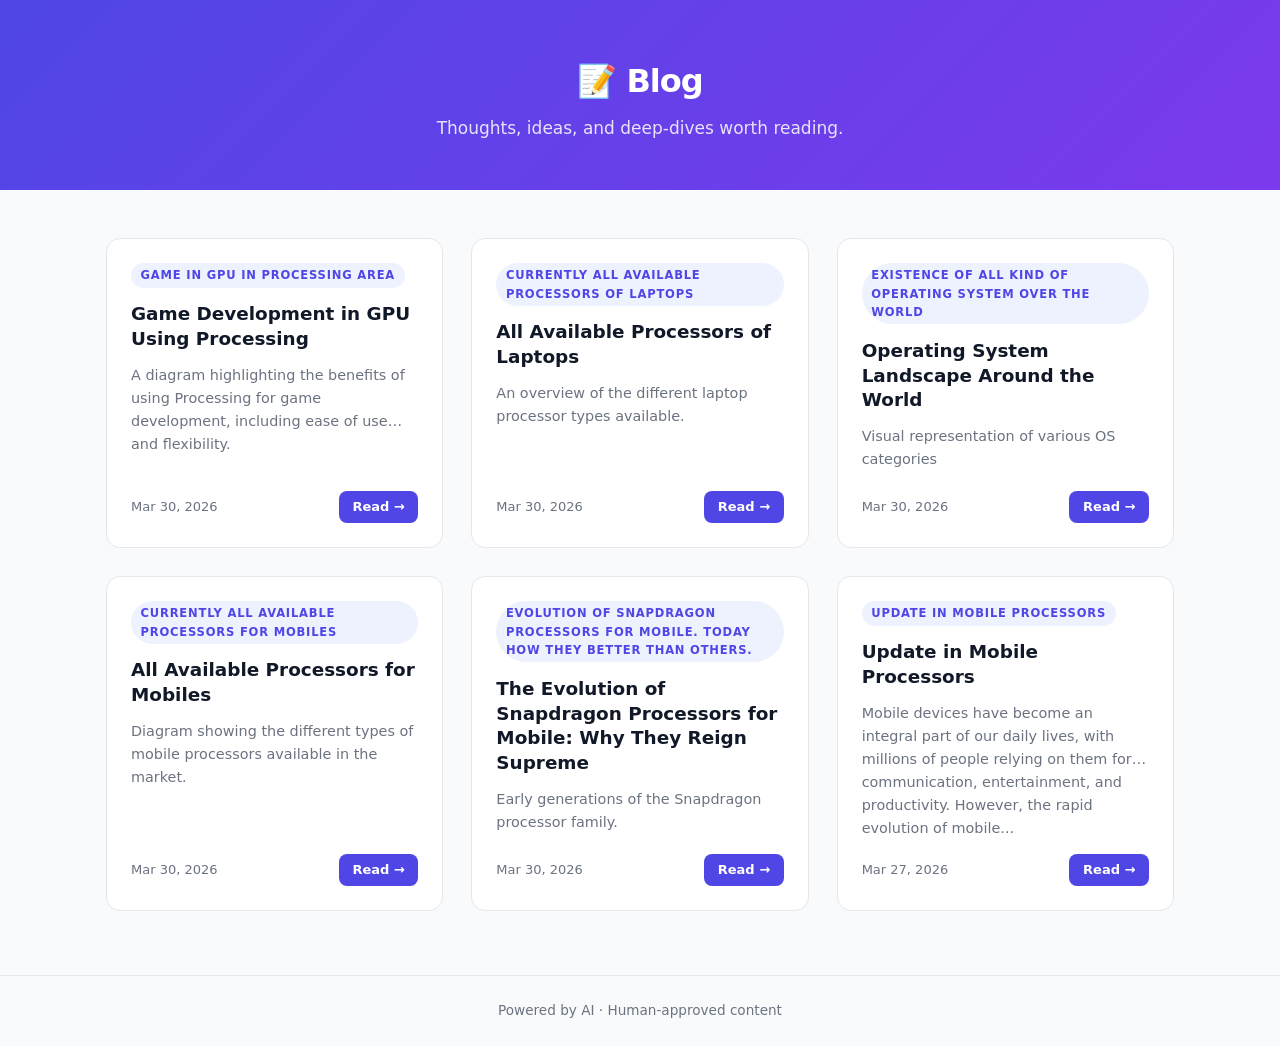
==== index.html @ a14c76f4 "Blog-30th March 2026" ====
<!DOCTYPE html>
<html lang="en">
<head>
  <meta charset="UTF-8">
  <meta name="viewport" content="width=device-width, initial-scale=1.0">
  <title>Blog</title>
  <link rel="stylesheet" href="style.css">
</head>
<body>

  <header class="site-header">
    <div class="header-inner">
      <div class="logo">📝 Blog</div>
      <p class="tagline">Thoughts, ideas, and deep-dives worth reading.</p>
    </div>
  </header>

  <main class="main-content">
    <div class="blog-grid" id="blogGrid">
      <!-- BLOG_ENTRIES_START -->
      <article class="blog-card" data-date="2026-03-30T14:48:43">
        <div class="card-body">
          <span class="tag">Game in GPU in Processing Area</span>
          <h2 class="card-title">
            <a href="contents/html/Game_Development_in_GPU_Using_Processing.html">Game Development in GPU Using Processing</a>
          </h2>
          <p class="card-excerpt">A diagram highlighting the benefits of using Processing for game development, including ease of use and flexibility.</p>
          <div class="card-footer">
            <time datetime="2026-03-30T14:48:43">Mar 30, 2026</time>
            <a class="read-btn" href="contents/html/Game_Development_in_GPU_Using_Processing.html">Read →</a>
          </div>
        </div>
      </article>
      <article class="blog-card" data-date="2026-03-30T14:26:41">
        <div class="card-body">
          <span class="tag">Currently All Available Processors of Laptops</span>
          <h2 class="card-title">
            <a href="contents/html/All_Available_Processors_of_Laptops.html">All Available Processors of Laptops</a>
          </h2>
          <p class="card-excerpt">An overview of the different laptop processor types available.</p>
          <div class="card-footer">
            <time datetime="2026-03-30T14:26:41">Mar 30, 2026</time>
            <a class="read-btn" href="contents/html/All_Available_Processors_of_Laptops.html">Read →</a>
          </div>
        </div>
      </article>
      <article class="blog-card" data-date="2026-03-30T14:25:31">
        <div class="card-body">
          <span class="tag">Existence of all kind of Operating System over the world</span>
          <h2 class="card-title">
            <a href="contents/html/Operating_System_Landscape_Around_the_World.html">Operating System Landscape Around the World</a>
          </h2>
          <p class="card-excerpt">Visual representation of various OS categories</p>
          <div class="card-footer">
            <time datetime="2026-03-30T14:25:31">Mar 30, 2026</time>
            <a class="read-btn" href="contents/html/Operating_System_Landscape_Around_the_World.html">Read →</a>
          </div>
        </div>
      </article>
      <article class="blog-card" data-date="2026-03-30T12:25:28">
        <div class="card-body">
          <span class="tag">Currently All Available Processors for Mobiles</span>
          <h2 class="card-title">
            <a href="contents/html/All_Available_Processors_for_Mobiles.html">All Available Processors for Mobiles</a>
          </h2>
          <p class="card-excerpt">Diagram showing the different types of mobile processors available in the market.</p>
          <div class="card-footer">
            <time datetime="2026-03-30T12:25:28">Mar 30, 2026</time>
            <a class="read-btn" href="contents/html/All_Available_Processors_for_Mobiles.html">Read →</a>
          </div>
        </div>
      </article>
      <article class="blog-card" data-date="2026-03-30T10:02:32">
        <div class="card-body">
          <span class="tag">Evolution of Snapdragon Processors for Mobile. Today how they better than others.</span>
          <h2 class="card-title">
            <a href="contents/html/The_Evolution_of_Snapdragon_Processors_for_Mobile-_Why_They_Reign_Supreme.html">The Evolution of Snapdragon Processors for Mobile: Why They Reign Supreme</a>
          </h2>
          <p class="card-excerpt">Early generations of the Snapdragon processor family.</p>
          <div class="card-footer">
            <time datetime="2026-03-30T10:02:32">Mar 30, 2026</time>
            <a class="read-btn" href="contents/html/The_Evolution_of_Snapdragon_Processors_for_Mobile-_Why_They_Reign_Supreme.html">Read →</a>
          </div>
        </div>
      </article>
      <article class="blog-card" data-date="2026-03-27T18:29:16">
        <div class="card-body">
          <span class="tag">Update in Mobile Processors</span>
          <h2 class="card-title">
            <a href="contents/html/Update_in_Mobile_Processors.html">Update in Mobile Processors</a>
          </h2>
          <p class="card-excerpt">Mobile devices have become an integral part of our daily lives, with millions of people relying on them for communication, entertainment, and productivity. However, the rapid evolution of mobile...</p>
          <div class="card-footer">
            <time datetime="2026-03-27T18:29:16">Mar 27, 2026</time>
            <a class="read-btn" href="contents/html/Update_in_Mobile_Processors.html">Read →</a>
          </div>
        </div>
      </article>
      <!-- BLOG_ENTRIES_END -->
    </div>
  </main>

  <footer class="page-footer">
    <p>Powered by AI · Human-approved content</p>
  </footer>

  <script src="script.js"></script>
</body>
</html>
---- style.css ----
/* style.css — Blog home page */

:root {
  --bg:          #f9fafb;
  --fg:          #111827;
  --muted:       #6b7280;
  --accent:      #4f46e5;
  --accent-light:#eef2ff;
  --border:      #e5e7eb;
  --card-bg:     #ffffff;
  --font:        'Segoe UI', system-ui, -apple-system, sans-serif;
  --max-width:   1100px;
}

*, *::before, *::after { box-sizing: border-box; margin: 0; padding: 0; }

body {
  background: var(--bg);
  color: var(--fg);
  font-family: var(--font);
  line-height: 1.6;
}

/* ── Header ── */
.site-header {
  background: linear-gradient(135deg, #4f46e5 0%, #7c3aed 100%);
  color: #fff;
  padding: 3.5rem 1rem 3rem;
  text-align: center;
}

.header-inner { max-width: var(--max-width); margin: 0 auto; }

.logo {
  font-size: 2rem;
  font-weight: 800;
  letter-spacing: -.03em;
  margin-bottom: .5rem;
}

.tagline {
  font-size: 1.0625rem;
  opacity: .85;
}

/* ── Blog grid ── */
.main-content {
  max-width: var(--max-width);
  margin: 0 auto;
  padding: 3rem 1rem 4rem;
}

.blog-grid {
  display: grid;
  grid-template-columns: repeat(auto-fill, minmax(300px, 1fr));
  gap: 1.75rem;
}

/* ── Card ── */
.blog-card {
  background: var(--card-bg);
  border: 1px solid var(--border);
  border-radius: 14px;
  overflow: hidden;
  display: flex;
  flex-direction: column;
  transition: box-shadow .2s, transform .2s;
}

.blog-card:hover {
  box-shadow: 0 8px 28px rgba(79,70,229,.12);
  transform: translateY(-3px);
}

.card-body {
  padding: 1.5rem;
  display: flex;
  flex-direction: column;
  flex: 1;
}

.tag {
  display: inline-block;
  background: var(--accent-light);
  color: var(--accent);
  font-size: 0.72rem;
  font-weight: 700;
  text-transform: uppercase;
  letter-spacing: .07em;
  padding: .18rem .6rem;
  border-radius: 999px;
  margin-bottom: .9rem;
  align-self: flex-start;
}

.card-title {
  font-size: 1.15rem;
  font-weight: 700;
  line-height: 1.35;
  margin-bottom: .75rem;
  color: var(--fg);
}

.card-title a {
  color: inherit;
  text-decoration: none;
}
.card-title a:hover { color: var(--accent); }

.card-excerpt {
  color: var(--muted);
  font-size: .9rem;
  flex: 1;
  margin-bottom: 1.25rem;
  display: -webkit-box;
  -webkit-line-clamp: 3;
  -webkit-box-orient: vertical;
  overflow: hidden;
}

.card-footer {
  display: flex;
  justify-content: space-between;
  align-items: center;
  font-size: .8125rem;
  color: var(--muted);
}

.read-btn {
  background: var(--accent);
  color: #fff;
  text-decoration: none;
  padding: .35rem .85rem;
  border-radius: 8px;
  font-size: .8125rem;
  font-weight: 600;
  transition: background .2s;
}
.read-btn:hover { background: #4338ca; }

/* ── Empty state ── */
.empty-state {
  grid-column: 1 / -1;
  text-align: center;
  padding: 4rem 1rem;
  color: var(--muted);
}
.empty-state p { font-size: 1.1rem; }

/* ── Footer ── */
.page-footer {
  text-align: center;
  padding: 1.5rem;
  color: var(--muted);
  font-size: .85rem;
  border-top: 1px solid var(--border);
}

@media (max-width: 640px) {
  .blog-grid { grid-template-columns: 1fr; }
  .logo { font-size: 1.6rem; }
}
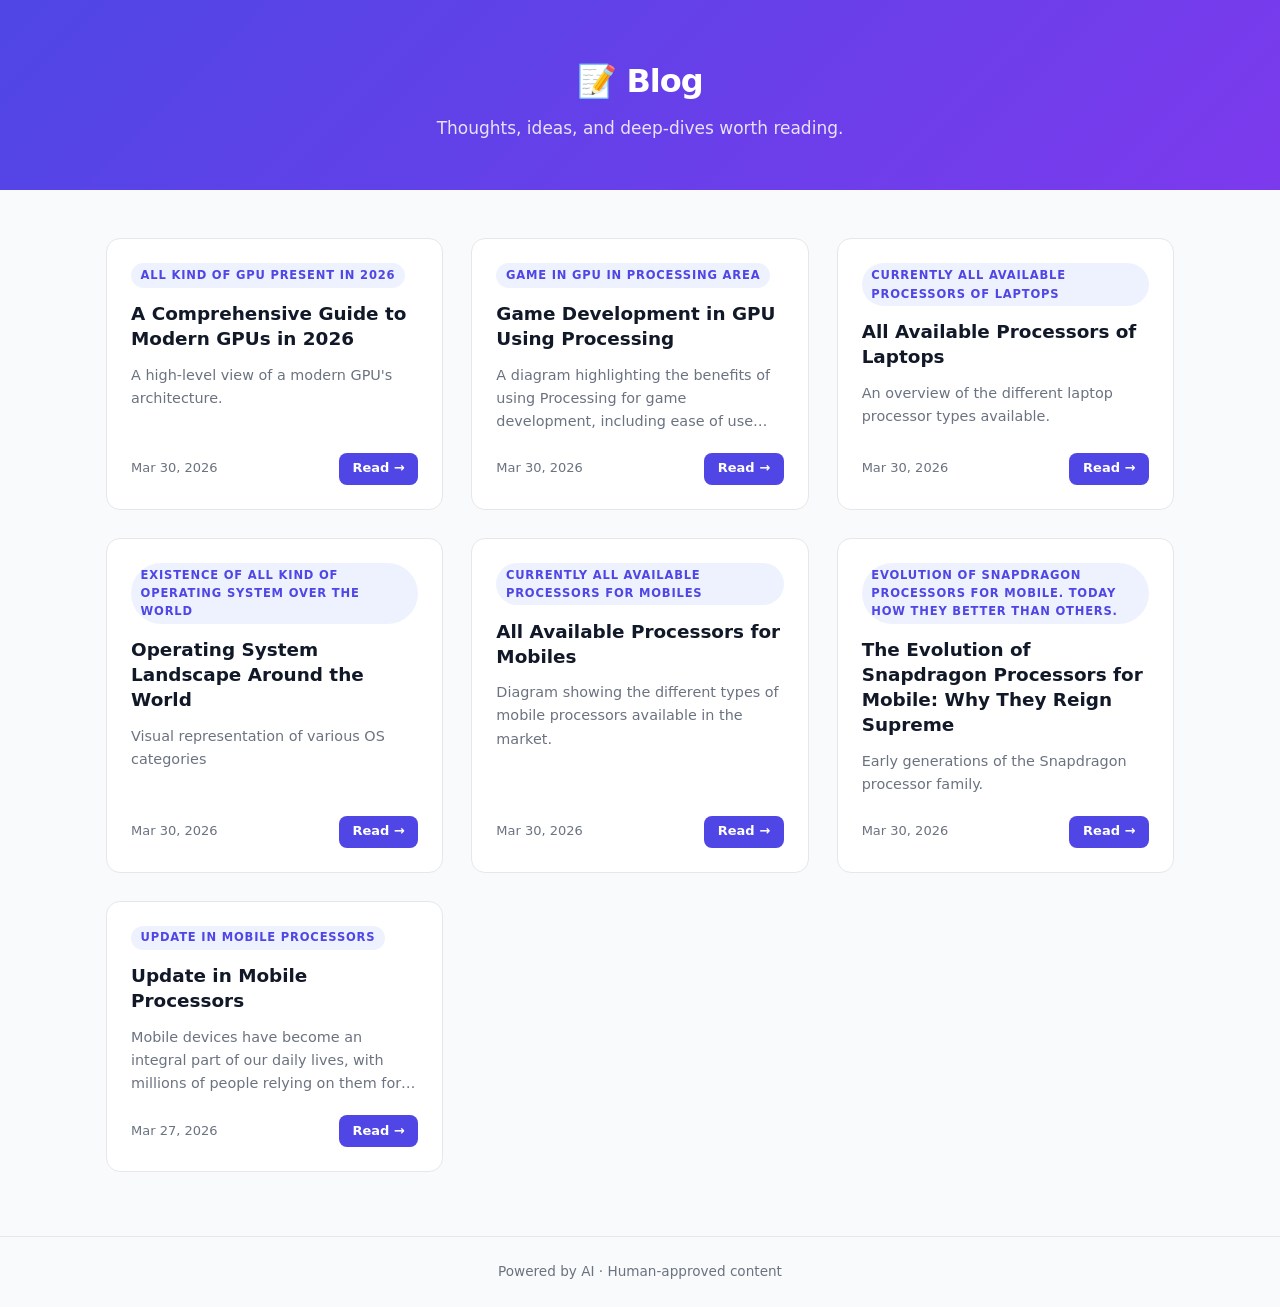
==== commit 85a3962f: "Blog 30th March 2026 04-05" ====
--- a/index.html
+++ b/index.html
@@ -18,6 +18,19 @@
   <main class="main-content">
     <div class="blog-grid" id="blogGrid">
       <!-- BLOG_ENTRIES_START -->
+      <article class="blog-card" data-date="2026-03-30T16:04:33">
+        <div class="card-body">
+          <span class="tag">All Kind of GPU Present in 2026</span>
+          <h2 class="card-title">
+            <a href="contents/html/A_Comprehensive_Guide_to_Modern_GPUs_in_2026.html">A Comprehensive Guide to Modern GPUs in 2026</a>
+          </h2>
+          <p class="card-excerpt">A high-level view of a modern GPU's architecture.</p>
+          <div class="card-footer">
+            <time datetime="2026-03-30T16:04:33">Mar 30, 2026</time>
+            <a class="read-btn" href="contents/html/A_Comprehensive_Guide_to_Modern_GPUs_in_2026.html">Read →</a>
+          </div>
+        </div>
+      </article>
       <article class="blog-card" data-date="2026-03-30T14:48:43">
         <div class="card-body">
           <span class="tag">Game in GPU in Processing Area</span>
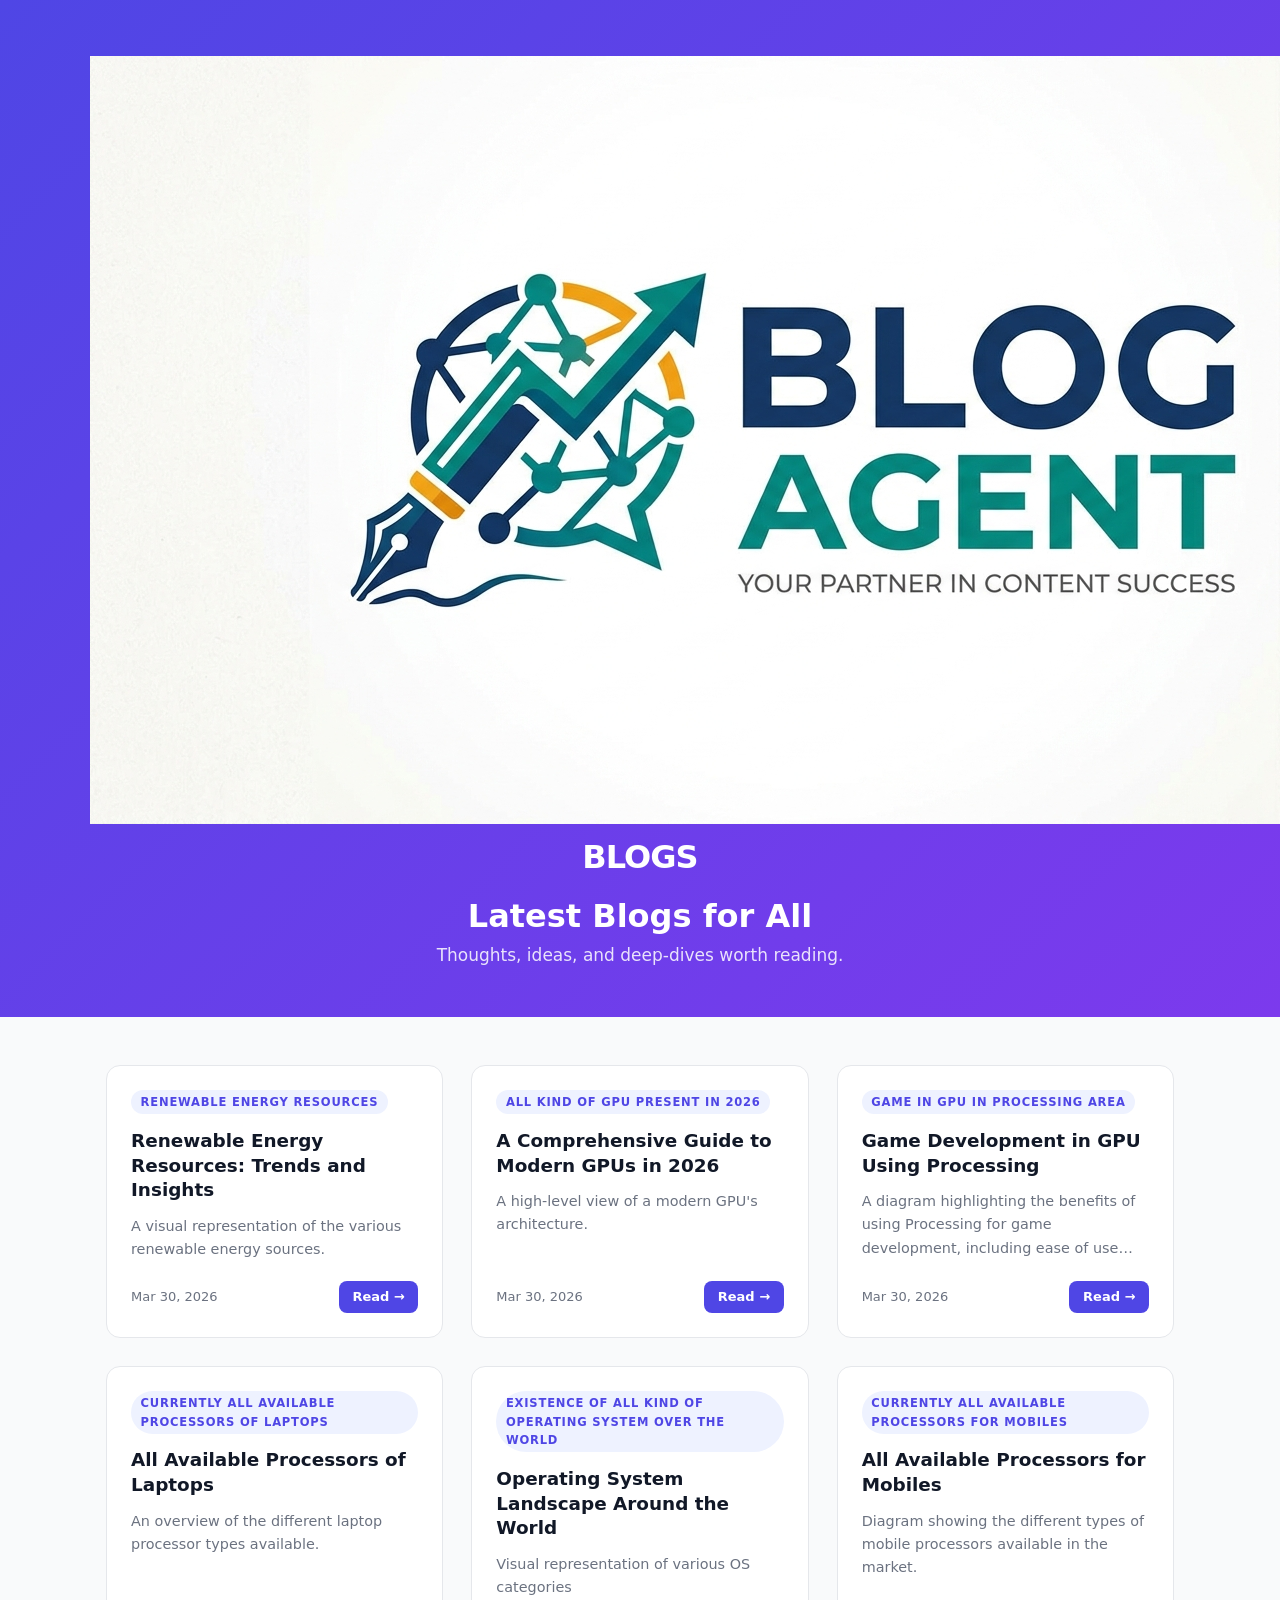
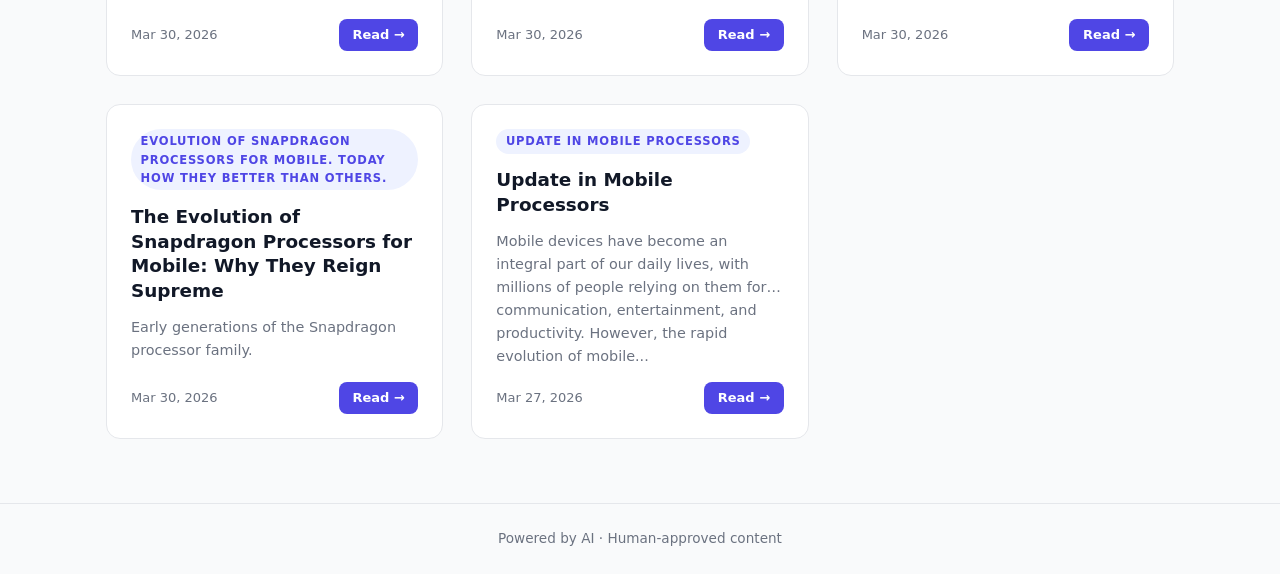
==== commit 4a40e700: "Blog 30-03-2026-17-15-03" ====
--- a/index.html
+++ b/index.html
@@ -10,7 +10,11 @@
 
   <header class="site-header">
     <div class="header-inner">
-      <div class="logo">📝 Blog</div>
+      <div class="logo-container">
+        <img src="images/BlogLogo.png" alt="Blog Logo" class="logo-image">
+      </div>
+      <div class="logo">BLOGS</div>
+      <h1 class="main-heading"><strong>Latest Blogs for All</strong></h1>
       <p class="tagline">Thoughts, ideas, and deep-dives worth reading.</p>
     </div>
   </header>
@@ -18,6 +22,19 @@
   <main class="main-content">
     <div class="blog-grid" id="blogGrid">
       <!-- BLOG_ENTRIES_START -->
+      <article class="blog-card" data-date="2026-03-30T17:14:25">
+        <div class="card-body">
+          <span class="tag">Renewable Energy Resources</span>
+          <h2 class="card-title">
+            <a href="contents/html/Renewable_Energy_Resources-_Trends_and_Insights.html">Renewable Energy Resources: Trends and Insights</a>
+          </h2>
+          <p class="card-excerpt">A visual representation of the various renewable energy sources.</p>
+          <div class="card-footer">
+            <time datetime="2026-03-30T17:14:25">Mar 30, 2026</time>
+            <a class="read-btn" href="contents/html/Renewable_Energy_Resources-_Trends_and_Insights.html">Read →</a>
+          </div>
+        </div>
+      </article>
       <article class="blog-card" data-date="2026-03-30T16:04:33">
         <div class="card-body">
           <span class="tag">All Kind of GPU Present in 2026</span>
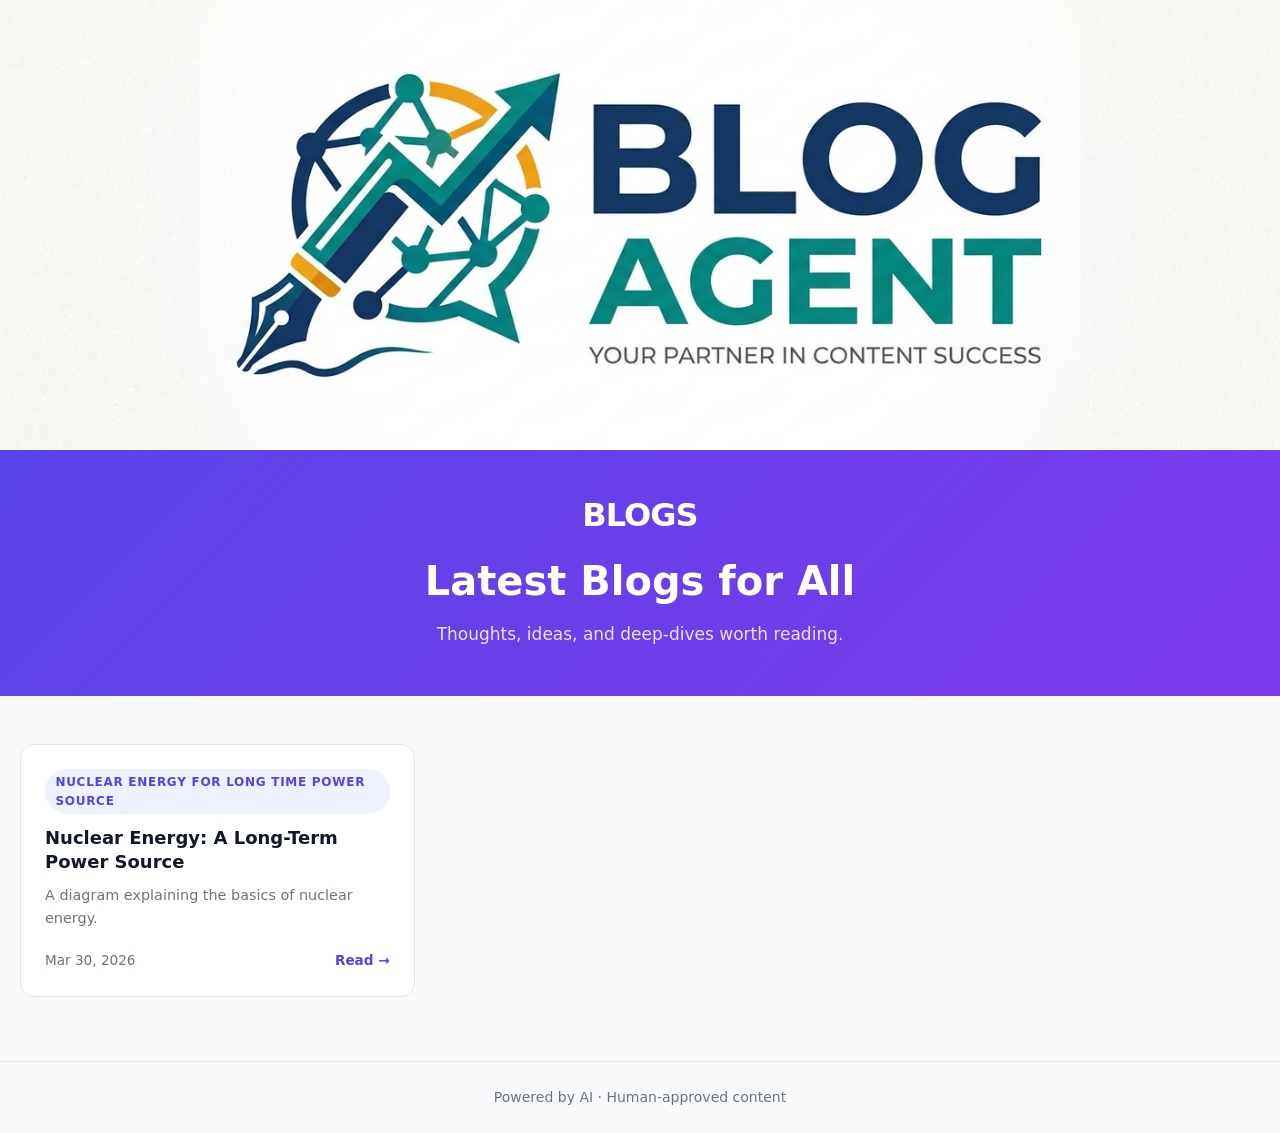
==== commit ad4500be: "Blog 30-03-2026-18-12-33" ====
--- a/index.html
+++ b/index.html
@@ -9,10 +9,15 @@
 <body>
 
   <header class="site-header">
+
+    <!-- Logo Image - full width, half screen height -->
+    <div class="logo-container">
+      <img src="images/BlogLogo.png"
+           alt="Blog Logo"
+           class="logo-image">
+    </div>
+
     <div class="header-inner">
-      <div class="logo-container">
-        <img src="images/BlogLogo.png" alt="Blog Logo" class="logo-image">
-      </div>
       <div class="logo">BLOGS</div>
       <h1 class="main-heading"><strong>Latest Blogs for All</strong></h1>
       <p class="tagline">Thoughts, ideas, and deep-dives worth reading.</p>
@@ -22,107 +27,16 @@
   <main class="main-content">
     <div class="blog-grid" id="blogGrid">
       <!-- BLOG_ENTRIES_START -->
-      <article class="blog-card" data-date="2026-03-30T17:14:25">
+      <article class="blog-card" data-date="2026-03-30T18:12:33">
         <div class="card-body">
-          <span class="tag">Renewable Energy Resources</span>
+          <span class="tag">Nuclear Energy For Long Time Power Source</span>
           <h2 class="card-title">
-            <a href="contents/html/Renewable_Energy_Resources-_Trends_and_Insights.html">Renewable Energy Resources: Trends and Insights</a>
+            <a href="contents/html/Nuclear_Energy-_A_Long-Term_Power_Source.html">Nuclear Energy: A Long-Term Power Source</a>
           </h2>
-          <p class="card-excerpt">A visual representation of the various renewable energy sources.</p>
+          <p class="card-excerpt">A diagram explaining the basics of nuclear energy.</p>
           <div class="card-footer">
-            <time datetime="2026-03-30T17:14:25">Mar 30, 2026</time>
-            <a class="read-btn" href="contents/html/Renewable_Energy_Resources-_Trends_and_Insights.html">Read →</a>
-          </div>
-        </div>
-      </article>
-      <article class="blog-card" data-date="2026-03-30T16:04:33">
-        <div class="card-body">
-          <span class="tag">All Kind of GPU Present in 2026</span>
-          <h2 class="card-title">
-            <a href="contents/html/A_Comprehensive_Guide_to_Modern_GPUs_in_2026.html">A Comprehensive Guide to Modern GPUs in 2026</a>
-          </h2>
-          <p class="card-excerpt">A high-level view of a modern GPU's architecture.</p>
-          <div class="card-footer">
-            <time datetime="2026-03-30T16:04:33">Mar 30, 2026</time>
-            <a class="read-btn" href="contents/html/A_Comprehensive_Guide_to_Modern_GPUs_in_2026.html">Read →</a>
-          </div>
-        </div>
-      </article>
-      <article class="blog-card" data-date="2026-03-30T14:48:43">
-        <div class="card-body">
-          <span class="tag">Game in GPU in Processing Area</span>
-          <h2 class="card-title">
-            <a href="contents/html/Game_Development_in_GPU_Using_Processing.html">Game Development in GPU Using Processing</a>
-          </h2>
-          <p class="card-excerpt">A diagram highlighting the benefits of using Processing for game development, including ease of use and flexibility.</p>
-          <div class="card-footer">
-            <time datetime="2026-03-30T14:48:43">Mar 30, 2026</time>
-            <a class="read-btn" href="contents/html/Game_Development_in_GPU_Using_Processing.html">Read →</a>
-          </div>
-        </div>
-      </article>
-      <article class="blog-card" data-date="2026-03-30T14:26:41">
-        <div class="card-body">
-          <span class="tag">Currently All Available Processors of Laptops</span>
-          <h2 class="card-title">
-            <a href="contents/html/All_Available_Processors_of_Laptops.html">All Available Processors of Laptops</a>
-          </h2>
-          <p class="card-excerpt">An overview of the different laptop processor types available.</p>
-          <div class="card-footer">
-            <time datetime="2026-03-30T14:26:41">Mar 30, 2026</time>
-            <a class="read-btn" href="contents/html/All_Available_Processors_of_Laptops.html">Read →</a>
-          </div>
-        </div>
-      </article>
-      <article class="blog-card" data-date="2026-03-30T14:25:31">
-        <div class="card-body">
-          <span class="tag">Existence of all kind of Operating System over the world</span>
-          <h2 class="card-title">
-            <a href="contents/html/Operating_System_Landscape_Around_the_World.html">Operating System Landscape Around the World</a>
-          </h2>
-          <p class="card-excerpt">Visual representation of various OS categories</p>
-          <div class="card-footer">
-            <time datetime="2026-03-30T14:25:31">Mar 30, 2026</time>
-            <a class="read-btn" href="contents/html/Operating_System_Landscape_Around_the_World.html">Read →</a>
-          </div>
-        </div>
-      </article>
-      <article class="blog-card" data-date="2026-03-30T12:25:28">
-        <div class="card-body">
-          <span class="tag">Currently All Available Processors for Mobiles</span>
-          <h2 class="card-title">
-            <a href="contents/html/All_Available_Processors_for_Mobiles.html">All Available Processors for Mobiles</a>
-          </h2>
-          <p class="card-excerpt">Diagram showing the different types of mobile processors available in the market.</p>
-          <div class="card-footer">
-            <time datetime="2026-03-30T12:25:28">Mar 30, 2026</time>
-            <a class="read-btn" href="contents/html/All_Available_Processors_for_Mobiles.html">Read →</a>
-          </div>
-        </div>
-      </article>
-      <article class="blog-card" data-date="2026-03-30T10:02:32">
-        <div class="card-body">
-          <span class="tag">Evolution of Snapdragon Processors for Mobile. Today how they better than others.</span>
-          <h2 class="card-title">
-            <a href="contents/html/The_Evolution_of_Snapdragon_Processors_for_Mobile-_Why_They_Reign_Supreme.html">The Evolution of Snapdragon Processors for Mobile: Why They Reign Supreme</a>
-          </h2>
-          <p class="card-excerpt">Early generations of the Snapdragon processor family.</p>
-          <div class="card-footer">
-            <time datetime="2026-03-30T10:02:32">Mar 30, 2026</time>
-            <a class="read-btn" href="contents/html/The_Evolution_of_Snapdragon_Processors_for_Mobile-_Why_They_Reign_Supreme.html">Read →</a>
-          </div>
-        </div>
-      </article>
-      <article class="blog-card" data-date="2026-03-27T18:29:16">
-        <div class="card-body">
-          <span class="tag">Update in Mobile Processors</span>
-          <h2 class="card-title">
-            <a href="contents/html/Update_in_Mobile_Processors.html">Update in Mobile Processors</a>
-          </h2>
-          <p class="card-excerpt">Mobile devices have become an integral part of our daily lives, with millions of people relying on them for communication, entertainment, and productivity. However, the rapid evolution of mobile...</p>
-          <div class="card-footer">
-            <time datetime="2026-03-27T18:29:16">Mar 27, 2026</time>
-            <a class="read-btn" href="contents/html/Update_in_Mobile_Processors.html">Read →</a>
+            <time datetime="2026-03-30T18:12:33">Mar 30, 2026</time>
+            <a class="read-btn" href="contents/html/Nuclear_Energy-_A_Long-Term_Power_Source.html">Read →</a>
           </div>
         </div>
       </article>
--- a/style.css
+++ b/style.css
@@ -9,27 +9,48 @@
   --border:      #e5e7eb;
   --card-bg:     #ffffff;
   --font:        'Segoe UI', system-ui, -apple-system, sans-serif;
-  --max-width:   1100px;
 }
 
 *, *::before, *::after { box-sizing: border-box; margin: 0; padding: 0; }
 
-body {
+html, body {
+  width: 100%;
+  max-width: 100%;
+  overflow-x: hidden;
   background: var(--bg);
   color: var(--fg);
   font-family: var(--font);
   line-height: 1.6;
 }
 
-/* ── Header ── */
+/* ── Logo hero banner — 100% width, 50vh tall ── */
+.logo-container {
+  width: 100%;
+  height: 50vh;
+  overflow: hidden;
+  display: block;
+}
+
+.logo-image {
+  width: 100%;
+  height: 100%;
+  object-fit: cover;
+  object-position: center;
+  display: block;
+}
+
+/* ── Header text section ── */
 .site-header {
   background: linear-gradient(135deg, #4f46e5 0%, #7c3aed 100%);
   color: #fff;
-  padding: 3.5rem 1rem 3rem;
   text-align: center;
+  width: 100%;
 }
 
-.header-inner { max-width: var(--max-width); margin: 0 auto; }
+.header-inner {
+  padding: 2.5rem 1rem 3rem;
+  width: 100%;
+}
 
 .logo {
   font-size: 2rem;
@@ -38,25 +59,32 @@
   margin-bottom: .5rem;
 }
 
+.main-heading {
+  font-size: clamp(1.5rem, 4vw, 2.5rem);
+  font-weight: 800;
+  margin-bottom: .5rem;
+}
+
 .tagline {
   font-size: 1.0625rem;
   opacity: .85;
 }
 
-/* ── Blog grid ── */
+/* ── Main content — full width with inner padding ── */
 .main-content {
-  max-width: var(--max-width);
-  margin: 0 auto;
-  padding: 3rem 1rem 4rem;
+  width: 100%;
+  padding: 3rem 1.25rem 4rem;
 }
 
+/* ── Blog grid ── */
 .blog-grid {
+  width: 100%;
   display: grid;
   grid-template-columns: repeat(auto-fill, minmax(300px, 1fr));
   gap: 1.75rem;
 }
 
-/* ── Card ── */
+/* ── Blog card ── */
 .blog-card {
   background: var(--card-bg);
   border: 1px solid var(--border);
@@ -83,80 +111,73 @@
   display: inline-block;
   background: var(--accent-light);
   color: var(--accent);
-  font-size: 0.72rem;
-  font-weight: 700;
+  font-size: 0.75rem;
+  font-weight: 600;
   text-transform: uppercase;
-  letter-spacing: .07em;
-  padding: .18rem .6rem;
+  letter-spacing: .06em;
+  padding: .2rem .65rem;
   border-radius: 999px;
-  margin-bottom: .9rem;
-  align-self: flex-start;
+  margin-bottom: .75rem;
 }
 
 .card-title {
-  font-size: 1.15rem;
+  font-size: 1.125rem;
   font-weight: 700;
   line-height: 1.35;
-  margin-bottom: .75rem;
-  color: var(--fg);
+  margin-bottom: .6rem;
 }
 
 .card-title a {
-  color: inherit;
+  color: var(--fg);
   text-decoration: none;
 }
-.card-title a:hover { color: var(--accent); }
+
+.card-title a:hover {
+  color: var(--accent);
+}
 
 .card-excerpt {
   color: var(--muted);
   font-size: .9rem;
+  line-height: 1.6;
   flex: 1;
   margin-bottom: 1.25rem;
-  display: -webkit-box;
-  -webkit-line-clamp: 3;
-  -webkit-box-orient: vertical;
-  overflow: hidden;
 }
 
 .card-footer {
   display: flex;
+  align-items: center;
   justify-content: space-between;
-  align-items: center;
-  font-size: .8125rem;
+  font-size: .85rem;
   color: var(--muted);
 }
 
 .read-btn {
-  background: var(--accent);
-  color: #fff;
+  color: var(--accent);
+  font-weight: 600;
   text-decoration: none;
-  padding: .35rem .85rem;
-  border-radius: 8px;
-  font-size: .8125rem;
-  font-weight: 600;
-  transition: background .2s;
 }
-.read-btn:hover { background: #4338ca; }
 
-/* ── Empty state ── */
-.empty-state {
-  grid-column: 1 / -1;
-  text-align: center;
-  padding: 4rem 1rem;
-  color: var(--muted);
-}
-.empty-state p { font-size: 1.1rem; }
+.read-btn:hover { text-decoration: underline; }
 
 /* ── Footer ── */
 .page-footer {
+  width: 100%;
   text-align: center;
-  padding: 1.5rem;
+  padding: 1.5rem 1rem;
+  border-top: 1px solid var(--border);
   color: var(--muted);
-  font-size: .85rem;
-  border-top: 1px solid var(--border);
+  font-size: .875rem;
+}
+
+/* ── Responsive breakpoints ── */
+@media (max-width: 1024px) {
+  .blog-grid { grid-template-columns: repeat(auto-fill, minmax(260px, 1fr)); }
 }
 
 @media (max-width: 640px) {
   .blog-grid { grid-template-columns: 1fr; }
   .logo { font-size: 1.6rem; }
+  .logo-container { height: 50vh; }   /* keep half-screen on mobile too */
+  .card-footer { flex-direction: column; align-items: flex-start; gap: .5rem; }
 }
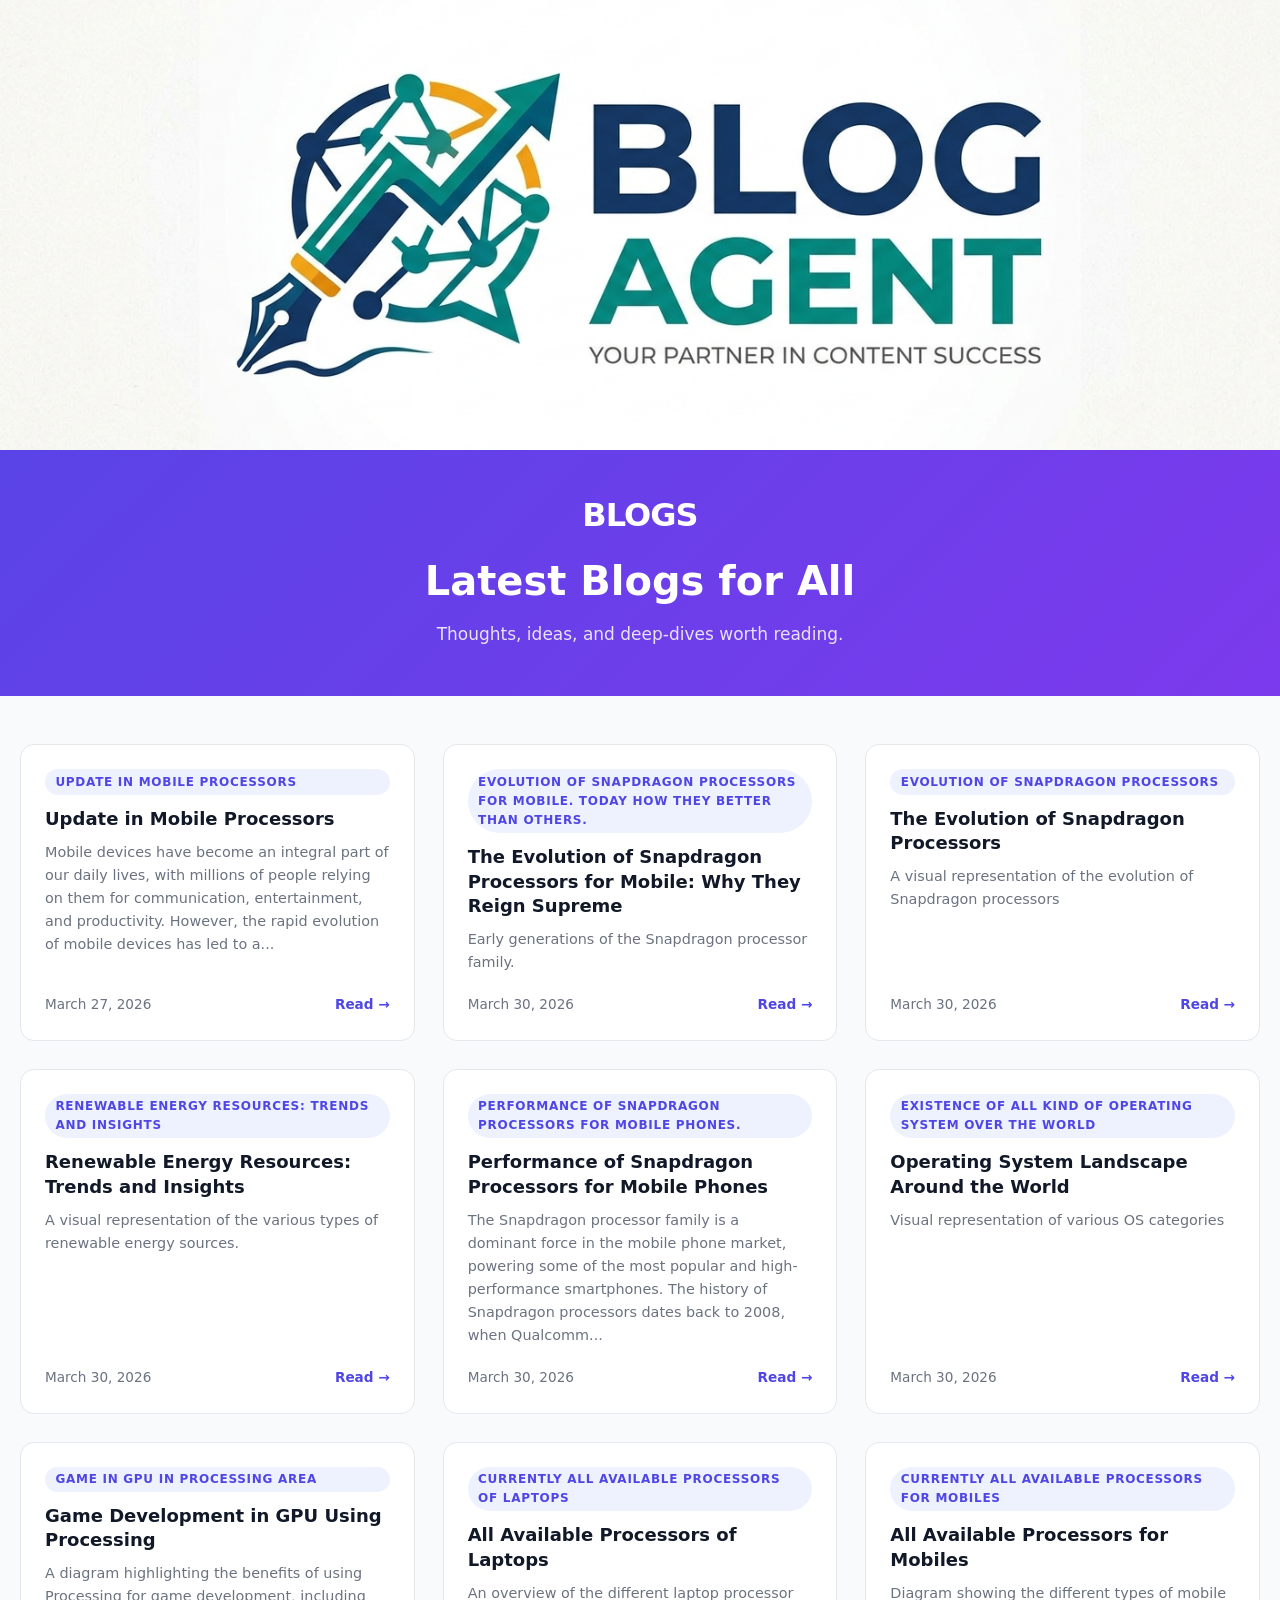
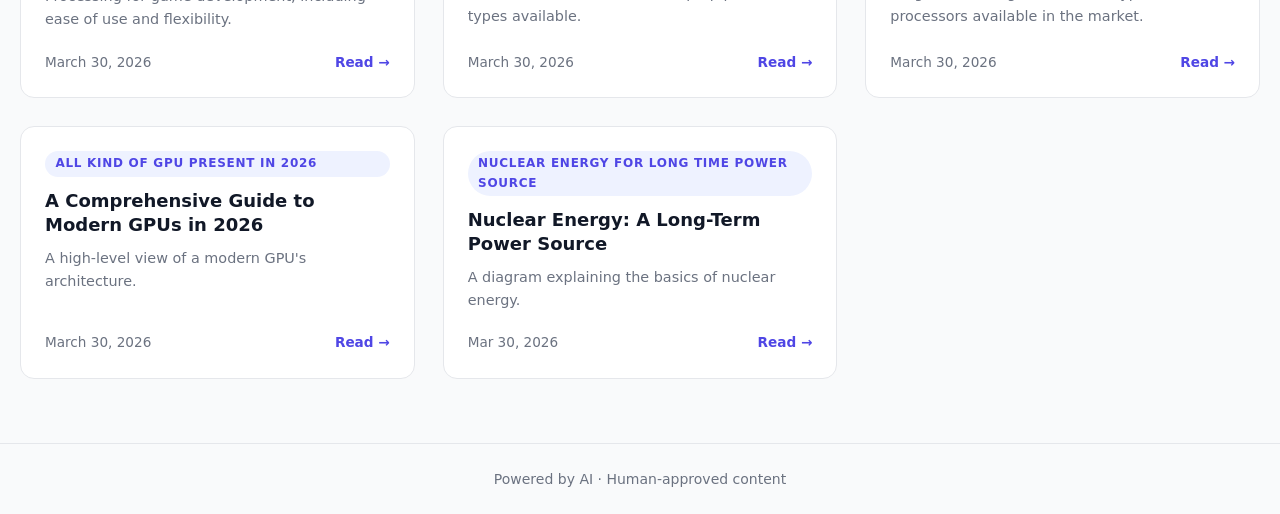
==== commit efb693a1: "Blog 30-03-2026-18-30-29" ====
--- a/index.html
+++ b/index.html
@@ -27,6 +27,136 @@
   <main class="main-content">
     <div class="blog-grid" id="blogGrid">
       <!-- BLOG_ENTRIES_START -->
+      <article class="blog-card" data-date="2026-03-27T17:20:19">
+        <div class="card-body">
+          <span class="tag">Update in Mobile Processors</span>
+          <h2 class="card-title">
+            <a href="contents/html/Update_in_Mobile_Processors.html">Update in Mobile Processors</a>
+          </h2>
+          <p class="card-excerpt">Mobile devices have become an integral part of our daily lives, with millions of people relying on them for communication, entertainment, and productivity. However, the rapid evolution of mobile devices has led to a...</p>
+          <div class="card-footer">
+            <time datetime="2026-03-27T17:20:19">March 27, 2026</time>
+            <a class="read-btn" href="contents/html/Update_in_Mobile_Processors.html">Read →</a>
+          </div>
+        </div>
+      </article>
+      <article class="blog-card" data-date="2026-03-30T09:52:36">
+        <div class="card-body">
+          <span class="tag">Evolution of Snapdragon Processors for Mobile. Today how they better than others.</span>
+          <h2 class="card-title">
+            <a href="contents/html/The_Evolution_of_Snapdragon_Processors_for_Mobile-_Why_They_Reign_Supreme.html">The Evolution of Snapdragon Processors for Mobile: Why They Reign Supreme</a>
+          </h2>
+          <p class="card-excerpt">Early generations of the Snapdragon processor family.</p>
+          <div class="card-footer">
+            <time datetime="2026-03-30T09:52:36">March 30, 2026</time>
+            <a class="read-btn" href="contents/html/The_Evolution_of_Snapdragon_Processors_for_Mobile-_Why_They_Reign_Supreme.html">Read →</a>
+          </div>
+        </div>
+      </article>
+      <article class="blog-card" data-date="2026-03-30T09:32:26">
+        <div class="card-body">
+          <span class="tag">Evolution of Snapdragon Processors</span>
+          <h2 class="card-title">
+            <a href="contents/html/The_Evolution_of_Snapdragon_Processors.html">The Evolution of Snapdragon Processors</a>
+          </h2>
+          <p class="card-excerpt">A visual representation of the evolution of Snapdragon processors</p>
+          <div class="card-footer">
+            <time datetime="2026-03-30T09:32:26">March 30, 2026</time>
+            <a class="read-btn" href="contents/html/The_Evolution_of_Snapdragon_Processors.html">Read →</a>
+          </div>
+        </div>
+      </article>
+      <article class="blog-card" data-date="2026-03-30T18:30:12">
+        <div class="card-body">
+          <span class="tag">Renewable Energy Resources: Trends and Insights</span>
+          <h2 class="card-title">
+            <a href="contents/html/Renewable_Energy_Resources-_Trends_and_Insights.html">Renewable Energy Resources: Trends and Insights</a>
+          </h2>
+          <p class="card-excerpt">A visual representation of the various types of renewable energy sources.</p>
+          <div class="card-footer">
+            <time datetime="2026-03-30T18:30:12">March 30, 2026</time>
+            <a class="read-btn" href="contents/html/Renewable_Energy_Resources-_Trends_and_Insights.html">Read →</a>
+          </div>
+        </div>
+      </article>
+      <article class="blog-card" data-date="2026-03-30T10:59:16">
+        <div class="card-body">
+          <span class="tag">Performance of Snapdragon Processors for Mobile Phones.</span>
+          <h2 class="card-title">
+            <a href="contents/html/Performance_of_Snapdragon_Processors_for_Mobile_Phones.html">Performance of Snapdragon Processors for Mobile Phones</a>
+          </h2>
+          <p class="card-excerpt">The Snapdragon processor family is a dominant force in the mobile phone market, powering some of the most popular and high-performance smartphones. The history of Snapdragon processors dates back to 2008, when Qualcomm...</p>
+          <div class="card-footer">
+            <time datetime="2026-03-30T10:59:16">March 30, 2026</time>
+            <a class="read-btn" href="contents/html/Performance_of_Snapdragon_Processors_for_Mobile_Phones.html">Read →</a>
+          </div>
+        </div>
+      </article>
+      <article class="blog-card" data-date="2026-03-30T14:24:41">
+        <div class="card-body">
+          <span class="tag">Existence of all kind of Operating System over the world</span>
+          <h2 class="card-title">
+            <a href="contents/html/Operating_System_Landscape_Around_the_World.html">Operating System Landscape Around the World</a>
+          </h2>
+          <p class="card-excerpt">Visual representation of various OS categories</p>
+          <div class="card-footer">
+            <time datetime="2026-03-30T14:24:41">March 30, 2026</time>
+            <a class="read-btn" href="contents/html/Operating_System_Landscape_Around_the_World.html">Read →</a>
+          </div>
+        </div>
+      </article>
+      <article class="blog-card" data-date="2026-03-30T14:43:23">
+        <div class="card-body">
+          <span class="tag">Game in GPU in Processing Area</span>
+          <h2 class="card-title">
+            <a href="contents/html/Game_Development_in_GPU_Using_Processing.html">Game Development in GPU Using Processing</a>
+          </h2>
+          <p class="card-excerpt">A diagram highlighting the benefits of using Processing for game development, including ease of use and flexibility.</p>
+          <div class="card-footer">
+            <time datetime="2026-03-30T14:43:23">March 30, 2026</time>
+            <a class="read-btn" href="contents/html/Game_Development_in_GPU_Using_Processing.html">Read →</a>
+          </div>
+        </div>
+      </article>
+      <article class="blog-card" data-date="2026-03-30T12:40:41">
+        <div class="card-body">
+          <span class="tag">Currently All Available Processors of Laptops</span>
+          <h2 class="card-title">
+            <a href="contents/html/All_Available_Processors_of_Laptops.html">All Available Processors of Laptops</a>
+          </h2>
+          <p class="card-excerpt">An overview of the different laptop processor types available.</p>
+          <div class="card-footer">
+            <time datetime="2026-03-30T12:40:41">March 30, 2026</time>
+            <a class="read-btn" href="contents/html/All_Available_Processors_of_Laptops.html">Read →</a>
+          </div>
+        </div>
+      </article>
+      <article class="blog-card" data-date="2026-03-30T12:22:41">
+        <div class="card-body">
+          <span class="tag">Currently All Available Processors for Mobiles</span>
+          <h2 class="card-title">
+            <a href="contents/html/All_Available_Processors_for_Mobiles.html">All Available Processors for Mobiles</a>
+          </h2>
+          <p class="card-excerpt">Diagram showing the different types of mobile processors available in the market.</p>
+          <div class="card-footer">
+            <time datetime="2026-03-30T12:22:41">March 30, 2026</time>
+            <a class="read-btn" href="contents/html/All_Available_Processors_for_Mobiles.html">Read →</a>
+          </div>
+        </div>
+      </article>
+      <article class="blog-card" data-date="2026-03-30T15:29:08">
+        <div class="card-body">
+          <span class="tag">All Kind of GPU Present in 2026</span>
+          <h2 class="card-title">
+            <a href="contents/html/A_Comprehensive_Guide_to_Modern_GPUs_in_2026.html">A Comprehensive Guide to Modern GPUs in 2026</a>
+          </h2>
+          <p class="card-excerpt">A high-level view of a modern GPU's architecture.</p>
+          <div class="card-footer">
+            <time datetime="2026-03-30T15:29:08">March 30, 2026</time>
+            <a class="read-btn" href="contents/html/A_Comprehensive_Guide_to_Modern_GPUs_in_2026.html">Read →</a>
+          </div>
+        </div>
+      </article>
       <article class="blog-card" data-date="2026-03-30T18:12:33">
         <div class="card-body">
           <span class="tag">Nuclear Energy For Long Time Power Source</span>
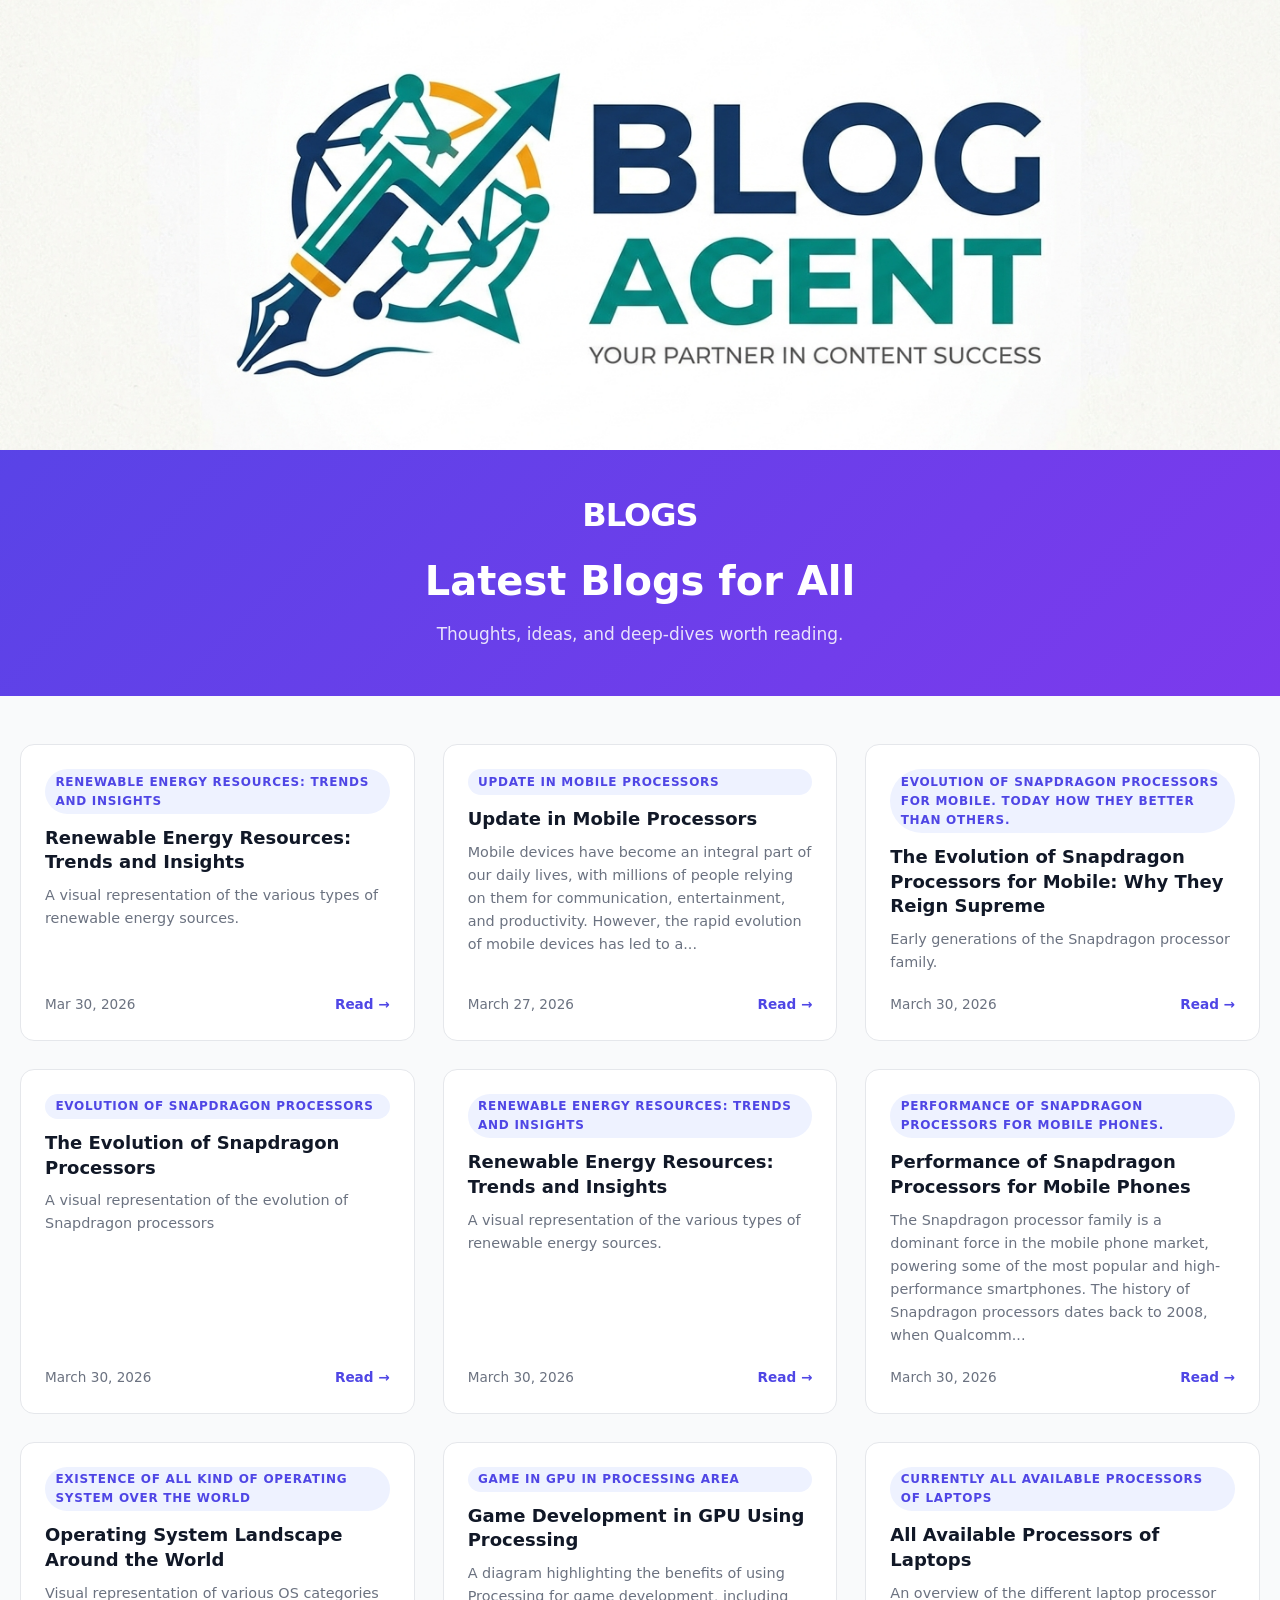
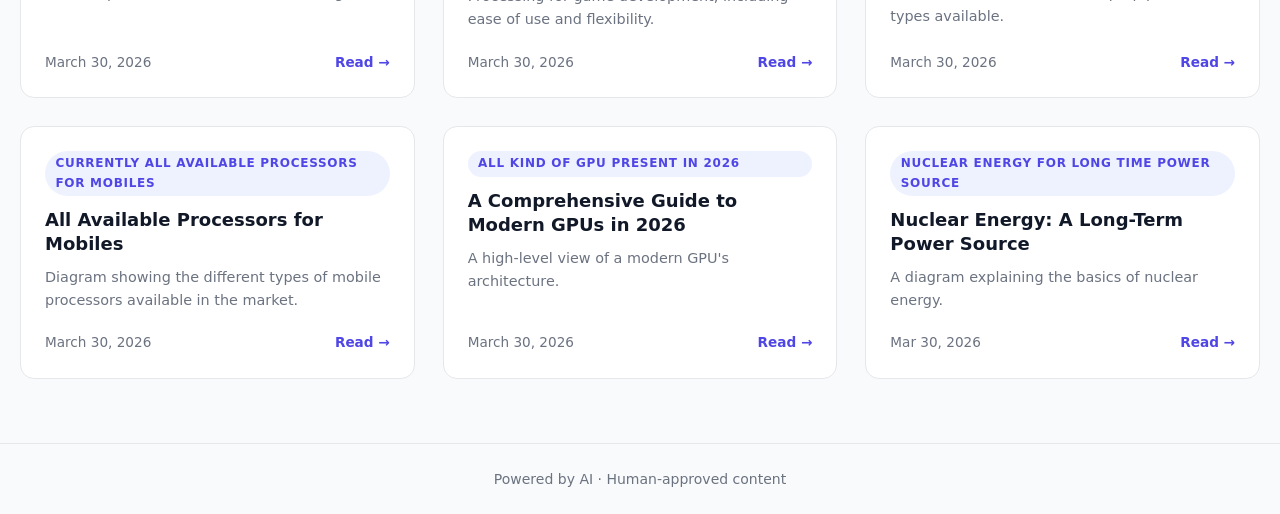
==== commit 01810ec5: "Blog 30-03-2026-18-44-04" ====
--- a/index.html
+++ b/index.html
@@ -27,6 +27,19 @@
   <main class="main-content">
     <div class="blog-grid" id="blogGrid">
       <!-- BLOG_ENTRIES_START -->
+      <article class="blog-card" data-date="2026-03-30T18:44:04">
+        <div class="card-body">
+          <span class="tag">Renewable Energy Resources: Trends and Insights</span>
+          <h2 class="card-title">
+            <a href="contents/html/Renewable_Energy_Resources-_Trends_and_Insights.html">Renewable Energy Resources: Trends and Insights</a>
+          </h2>
+          <p class="card-excerpt">A visual representation of the various types of renewable energy sources.</p>
+          <div class="card-footer">
+            <time datetime="2026-03-30T18:44:04">Mar 30, 2026</time>
+            <a class="read-btn" href="contents/html/Renewable_Energy_Resources-_Trends_and_Insights.html">Read →</a>
+          </div>
+        </div>
+      </article>
       <article class="blog-card" data-date="2026-03-27T17:20:19">
         <div class="card-body">
           <span class="tag">Update in Mobile Processors</span>
